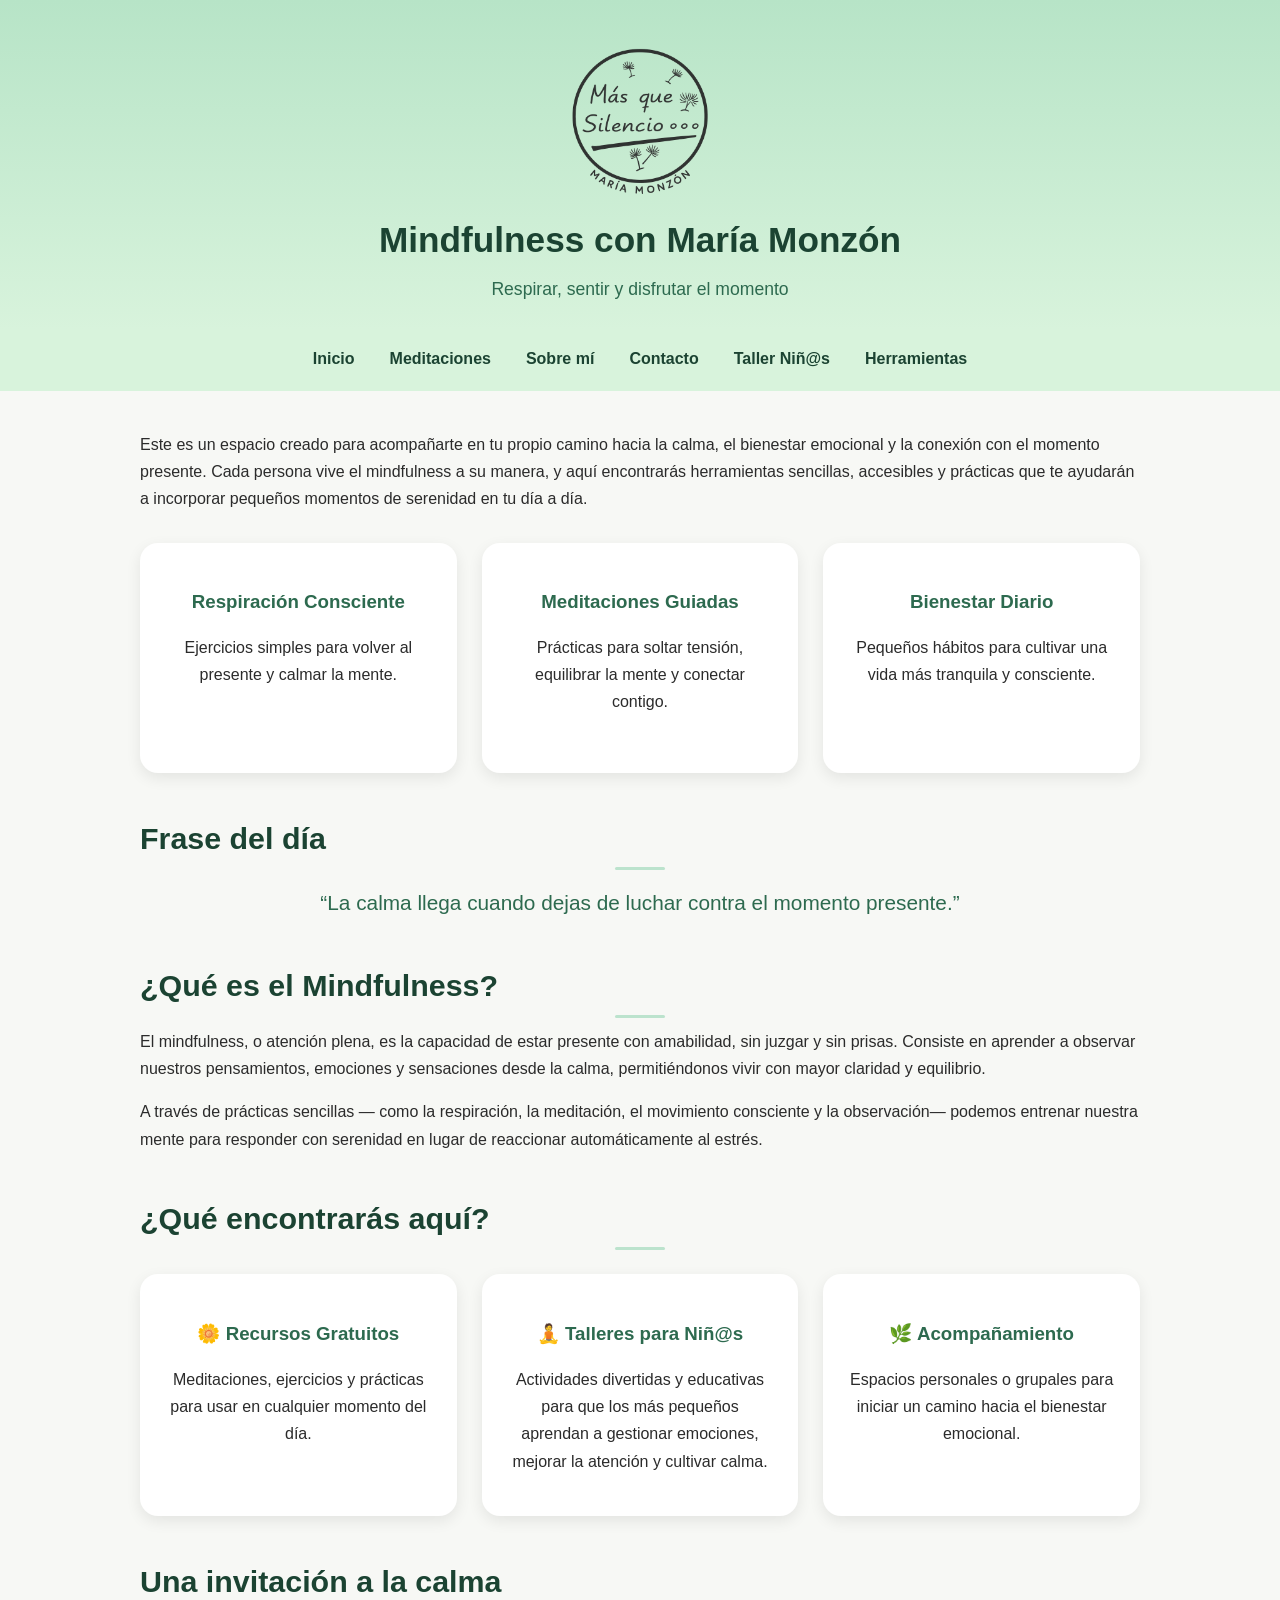
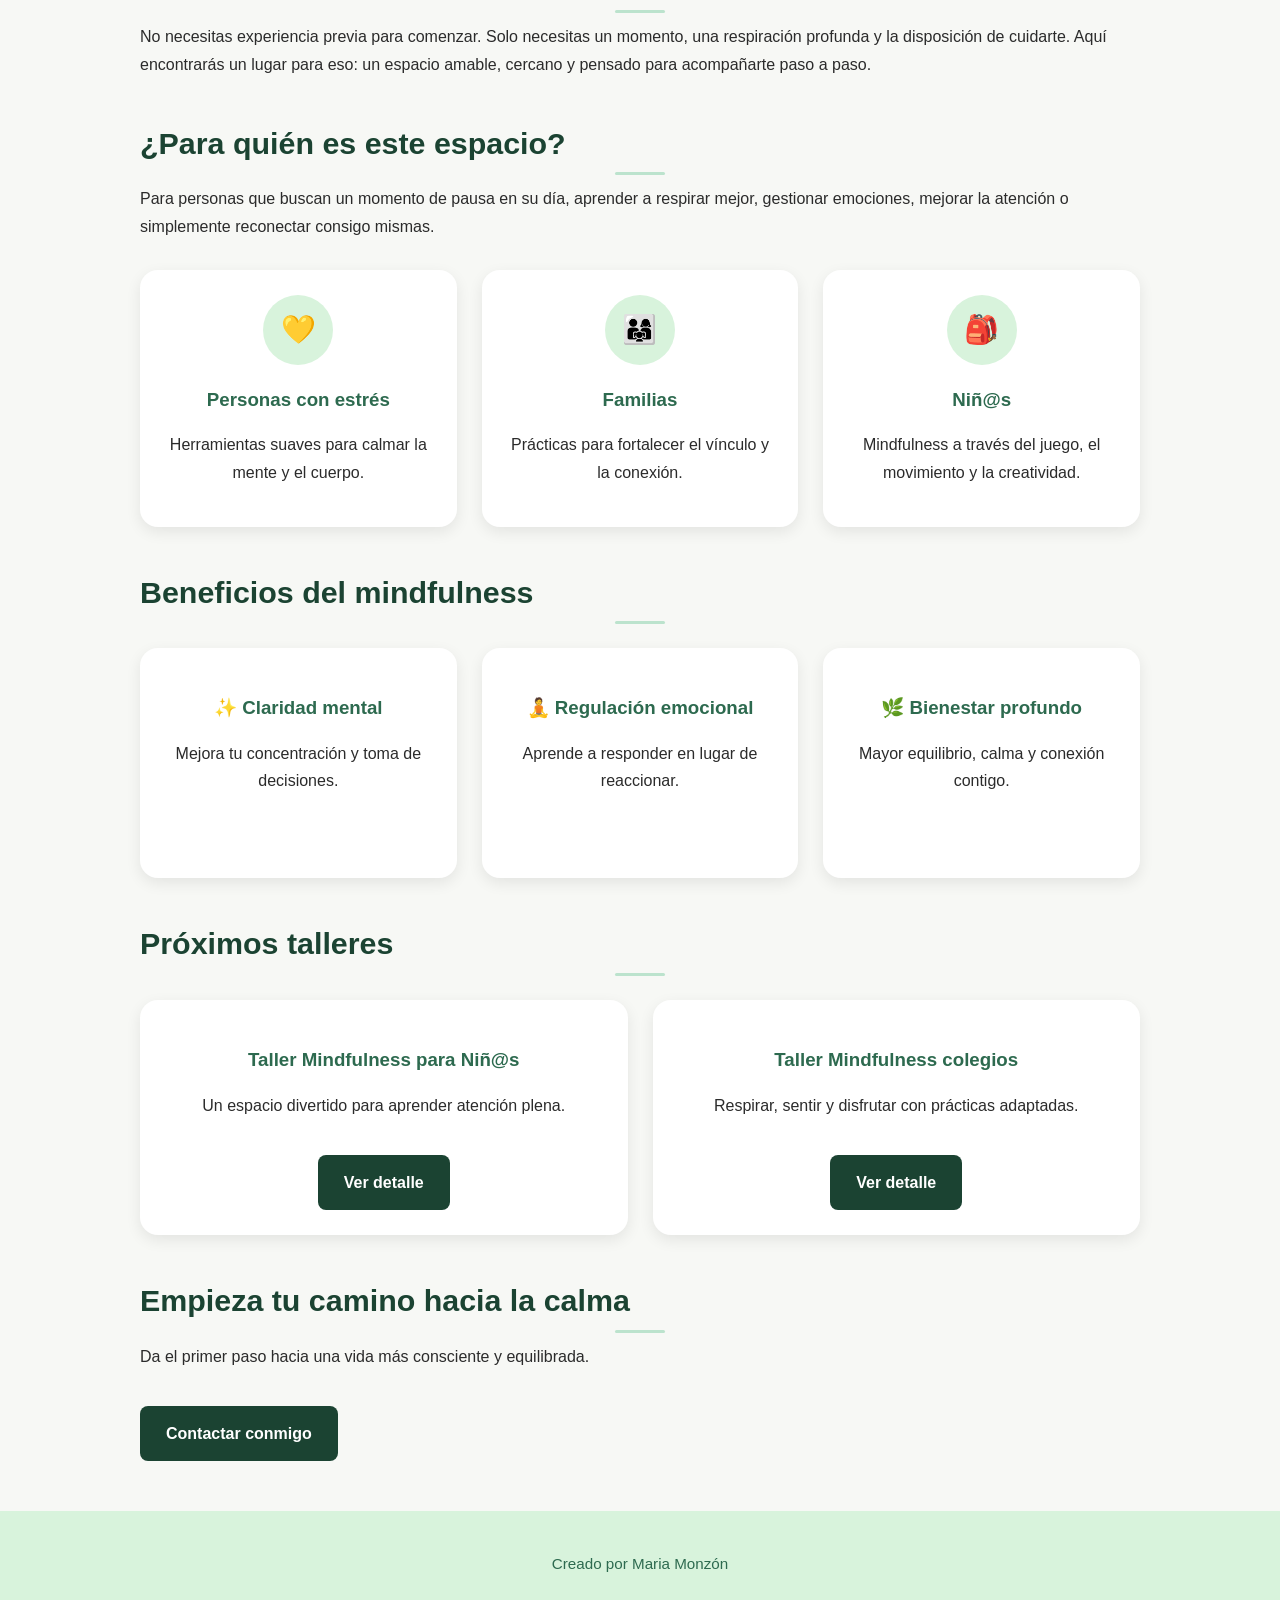
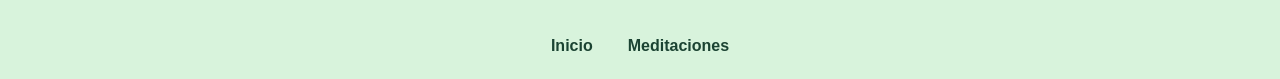
==== index.html @ 303b723d "Update index.html" ====
<!DOCTYPE html>
<html lang="es">
<head>
    <meta charset="UTF-8" />
    <meta name="viewport" content="width=device-width, initial-scale=1.0" />
    <title>Mindfulness con María Monzón</title>
    <link rel="stylesheet" href="style.css">
</head>

<body>
<header>
    <img src="img/Designer.png" alt="Logo" style="width:180px; margin:auto; display:block;">
    <h1>Mindfulness con María Monzón</h1>
    <p>Respirar, sentir y disfrutar el momento</p>
</header>

<nav>
  <a href="index.html">Inicio</a>
  <a href="meditaciones.html">Meditaciones</a>
  <a href="sobre.html">Sobre mí</a>
  <a href="contacto.html">Contacto</a>
  <a href="taller-ninos.html">Taller Niñ@s</a>
  <a href="herramientas.html">Herramientas</a>
</nav>

<section>

    <p>
        Este es un espacio creado para acompañarte en tu propio camino hacia la calma, 
        el bienestar emocional y la conexión con el momento presente. Cada persona vive 
        el mindfulness a su manera, y aquí encontrarás herramientas sencillas, accesibles 
        y prácticas que te ayudarán a incorporar pequeños momentos de serenidad en tu día a día.
    </p>

    <div class="card-grid">
        <div class="card">
            <h3>Respiración Consciente</h3>
            <p>Ejercicios simples para volver al presente y calmar la mente.</p>
        </div>

        <div class="card">
            <h3>Meditaciones Guiadas</h3>
            <p>Prácticas para soltar tensión, equilibrar la mente y conectar contigo.</p>
        </div>

        <div class="card">
            <h3>Bienestar Diario</h3>
            <p>Pequeños hábitos para cultivar una vida más tranquila y consciente.</p>
        </div>
    </div>
</section>

<section class="fade-in">
    <h2>Frase del día</h2>
    <p style="font-size:1.3rem; text-align:center; color:#2d6a4f;">
        “La calma llega cuando dejas de luchar contra el momento presente.”
    </p>
</section>

<section>
    <h2>¿Qué es el Mindfulness?</h2>
    <p>
        El mindfulness, o atención plena, es la capacidad de estar presente con amabilidad, 
        sin juzgar y sin prisas. Consiste en aprender a observar nuestros pensamientos, 
        emociones y sensaciones desde la calma, permitiéndonos vivir con mayor claridad 
        y equilibrio.
    </p>
    <p>
        A través de prácticas sencillas — como la respiración, la meditación, el movimiento 
        consciente y la observación— podemos entrenar nuestra mente para responder con serenidad 
        en lugar de reaccionar automáticamente al estrés.
    </p>
</section>

<section>
    <h2>¿Qué encontrarás aquí?</h2>

    <div class="card-grid">
        <div class="card">
            <h3>🌼 Recursos Gratuitos</h3>
            <p>Meditaciones, ejercicios y prácticas para usar en cualquier momento del día.</p>
        </div>

        <div class="card">
            <h3>🧘 Talleres para Niñ@s</h3>
            <p>
                Actividades divertidas y educativas para que los más pequeños aprendan a gestionar 
                emociones, mejorar la atención y cultivar calma.
            </p>
        </div>

        <div class="card">
            <h3>🌿 Acompañamiento</h3>
            <p>
                Espacios personales o grupales para iniciar un camino hacia el bienestar emocional.
            </p>
        </div>
    </div>
</section>

<section>
    <h2>Una invitación a la calma</h2>
    <p>
        No necesitas experiencia previa para comenzar. Solo necesitas un momento,
        una respiración profunda y la disposición de cuidarte.  
        Aquí encontrarás un lugar para eso: un espacio amable, cercano y pensado 
        para acompañarte paso a paso.
    </p>
</section>
<section class="fade-in delay-1">
    <h2>¿Para quién es este espacio?</h2>
    <p>
        Para personas que buscan un momento de pausa en su día,  
        aprender a respirar mejor, gestionar emociones, mejorar la atención  
        o simplemente reconectar consigo mismas.
    </p>

    <div class="card-grid">
        <div class="card">
            <div class="icon-circle">💛</div>
            <h3>Personas con estrés</h3>
            <p>Herramientas suaves para calmar la mente y el cuerpo.</p>
        </div>

        <div class="card">
            <div class="icon-circle">👨‍👩‍👧</div>
            <h3>Familias</h3>
            <p>Prácticas para fortalecer el vínculo y la conexión.</p>
        </div>

        <div class="card">
            <div class="icon-circle">🎒</div>
            <h3>Niñ@s</h3>
            <p>Mindfulness a través del juego, el movimiento y la creatividad.</p>
        </div>
    </div>
</section>
    <section class="fade-in delay-2">
    <h2>Beneficios del mindfulness</h2>

    <div class="card-grid">
        <div class="card">
            <h3>✨ Claridad mental</h3>
            <p>Mejora tu concentración y toma de decisiones.</p>
        </div>

        <div class="card">
            <h3>🧘 Regulación emocional</h3>
            <p>Aprende a responder en lugar de reaccionar.</p>
        </div>

        <div class="card">
            <h3>🌿 Bienestar profundo</h3>
            <p>Mayor equilibrio, calma y conexión contigo.</p>
        </div>
    </div>
</section>
<section class="fade-in delay-3">
    <h2>Próximos talleres</h2>

    <div class="card-grid">

        <div class="card reveal">
            <h3>Taller Mindfulness para Niñ@s</h3>
            <p>Un espacio divertido para aprender atención plena.</p>
            <a href="taller-ninos.html" class="cta-button">Ver detalle</a>
        </div>

        <div class="card reveal">
            <h3>Taller Mindfulness colegios </h3>
            <p>Respirar, sentir y disfrutar con prácticas adaptadas.</p>
            <a href="taller-ninos.html" class="cta-button">Ver detalle</a>
        </div>

    </div>
</section>
    <section class="fade-in">
    <h2>Empieza tu camino hacia la calma</h2>
    <p>Da el primer paso hacia una vida más consciente y equilibrada.</p>
    <a href="contacto.html" class="cta-button">Contactar conmigo</a>
</section>
<footer>
    <p>Creado por Maria Monzón</p>
</footer>
<script>
const toggle = document.getElementById("darkToggle");

toggle.addEventListener("click", () => {
    document.body.classList.toggle("manual-dark");

    if (document.body.classList.contains("manual-dark")) {
        toggle.textContent = "☀️ Modo claro";
    } else {
        toggle.textContent = "🌙 Modo noche";
    }
});
</script>
</body>
</html>
<!-- MENÚ -->
<nav>
    <a href="index.html">Inicio</a>
    <a href="meditaciones.html">Meditaciones</a>
</nav>
---- style.css ----
/* ---------------------------------------------------------- */
/*             VARIABLES DE COLOR (PALETA MINDFUL)            */
/* ---------------------------------------------------------- */

:root {
    --verde-oscuro: #1b4332;
    --verde-medio: #2d6a4f;
    --verde-claro: #b7e4c7;
    --verde-agua: #d8f3dc;
    --blanco: #ffffff;
}

/* ---------------------------------------------------------- */
/*                      TIPOGRAFÍA Y BASE                     */
/* ---------------------------------------------------------- */

@import url('https://fonts.googleapis.com/css2?family=Quicksand:wght@300;400;600&display=swap');

html {
    scroll-behavior: smooth;
}

body {
    margin: 0;
    padding: 0;
    font-family: 'Quicksand', sans-serif;
    background-color: #f7f8f5;
    color: #2b2b2b;
    line-height: 1.7;
}

/* ---------------------------------------------------------- */
/*                      HEADER + LOGO                         */
/* ---------------------------------------------------------- */

header {
    background: linear-gradient(180deg, var(--verde-claro), var(--verde-agua));
    padding: 40px 20px 25px;
    text-align: center;
}

header img {
    max-width: 160px;
    margin: 0 auto 15px auto;
    display: block;
    opacity: 0.95;
}

header h1 {
    margin: 10px 0 5px 0;
    font-size: 2.2rem;
    font-weight: 600;
    color: var(--verde-oscuro);
}

header p {
    margin: 0;
    font-size: 1.1rem;
    color: var(--verde-medio);
}

/* ---------------------------------------------------------- */
/*                           NAV                              */
/* ---------------------------------------------------------- */

nav {
    display: flex;
    justify-content: center;
    gap: 35px;
    padding: 15px 0;
    background-color: var(--verde-agua);
    flex-wrap: wrap;
}

nav a {
    text-decoration: none;
    color: var(--verde-oscuro);
    font-weight: 600;
    font-size: 1rem;
    position: relative;
    padding-bottom: 4px;
    transition: 0.3s;
}

nav a::after {
    content: "";
    position: absolute;
    left: 0;
    bottom: 0;
    width: 0%;
    height: 2px;
    background: var(--verde-oscuro);
    border-radius: 5px;
    transition: width 0.3s;
}

nav a:hover::after {
    width: 100%;
}

nav a:hover {
    color: #0f3c28;
}

/* Sticky nav (opcional, si no lo quieres comenta estas 3 líneas) */
nav {
    position: sticky;
    top: 0;
    z-index: 999;
}

/* ---------------------------------------------------------- */
/*                          SECCIONES                         */
/* ---------------------------------------------------------- */

section {
    max-width: 1000px;
    margin: 40px auto;
    padding: 0 25px;
}

h2 {
    font-size: 1.9rem;
    color: var(--verde-oscuro);
    margin-bottom: 15px;
    position: relative;
}

/* Línea suave debajo de h2 */
h2::after {
    content:"";
    position: absolute;
    left: 50%; bottom: -6px;
    transform: translateX(-50%);
    width: 50px;
    height: 3px;
    border-radius: 5px;
    background: #95d5b2;
    opacity: .6;
}

/* ---------------------------------------------------------- */
/*                      TARJETAS (CARDS)                      */
/* ---------------------------------------------------------- */

.card-grid {
    display: grid;
    grid-template-columns: repeat(auto-fit, minmax(260px, 1fr));
    gap: 25px;
    margin-top: 30px;
}

.card {
    background: var(--blanco);
    padding: 25px;
    border-radius: 18px;
    text-align: center;
    box-shadow: 0 5px 15px #00000015;
    transition: transform 0.25s, box-shadow 0.25s;
    min-height: 180px;
}

.card:hover {
    transform: translateY(-6px) scale(1.01);
    box-shadow: 0 10px 24px #00000030;
}

.card h3 {
    margin-bottom: 10px;
    color: var(--verde-medio);
}

/* ---------------------------------------------------------- */
/*                  IMÁGENES EN TARJETAS/PÁGINAS              */
/* ---------------------------------------------------------- */

.card-img {
    width: 100%;
    max-width: 580px;
    margin: 25px auto;
    display: block;
    border-radius: 12px;
    box-shadow: 0 6px 16px #00000025;
}

/* ---------------------------------------------------------- */
/*                        ICONOS REDONDOS                     */
/* ---------------------------------------------------------- */

.icon-circle {
    width: 70px;
    height: 70px;
    background: var(--verde-agua);
    border-radius: 50%;
    display: flex;
    align-items: center;
    justify-content: center;
    font-size: 28px;
    margin: 0 auto 15px auto;
    color: var(--verde-oscuro);
}

/* ---------------------------------------------------------- */
/*                           CTA BUTTON                       */
/* ---------------------------------------------------------- */

.cta-button {
    display: inline-block;
    margin-top: 20px;
    padding: 14px 26px;
    background: var(--verde-oscuro);
    color: white;
    text-decoration: none;
    border-radius: 8px;
    font-weight: 600;
    transition: 0.3s;
}

.cta-button:hover {
    background: var(--verde-medio);
    transform: translateY(-3px);
}

/* ---------------------------------------------------------- */
/*                          HERO                              */
/* ---------------------------------------------------------- */

.hero {
    background: linear-gradient(180deg, var(--verde-claro), var(--verde-agua));
    text-align: center;
    padding: 60px 20px 40px;
    animation: fadeHero 1.4s ease both;
}

.hero h1 {
    font-size: 2.4rem;
    color: var(--verde-oscuro);
    margin-bottom: 10px;
}

.hero p {
    font-size: 1.1rem;
    color: var(--verde-medio);
    margin: 0;
}

@keyframes fadeHero {
    0% { opacity: 0; transform: translateY(-10px); }
    100% { opacity: 1; transform: translateY(0); }
}

/* ---------------------------------------------------------- */
/*                     ANIMACIONES SUAVES                     */
/* ---------------------------------------------------------- */

.fade-in {
    opacity: 0;
    transform: translateY(15px);
    animation: fadeInUp 1s ease forwards;
}

.fade-in.delay-1 { animation-delay: .2s; }
.fade-in.delay-2 { animation-delay: .4s; }
.fade-in.delay-3 { animation-delay: .6s; }

@keyframes fadeInUp {
    to {
        opacity: 1;
        transform: translateY(0);
    }
}

/* RESPIRACIÓN ANIMADA */
.breathe {
    animation: breatheAnim 6s ease-in-out infinite;
}

@keyframes breatheAnim {
    0% { transform: scale(0.97); }
    50% { transform: scale(1.03); }
    100% { transform: scale(0.97); }
}

/* ---------------------------------------------------------- */
/*                          FOOTER                            */
/* ---------------------------------------------------------- */

footer {
    background-color: var(--verde-agua);
    padding: 25px;
    text-align: center;
    margin-top: 50px;
    font-size: 0.95rem;
    color: var(--verde-medio);
}

/* ---------------------------------------------------------- */
/*                      RESPONSIVE                            */
/* ---------------------------------------------------------- */

@media (max-width: 600px) {
    header h1 { font-size: 1.8rem; }
    h2 { font-size: 1.6rem; }
    nav { gap: 18px; }
    .card { padding: 18px; }
}
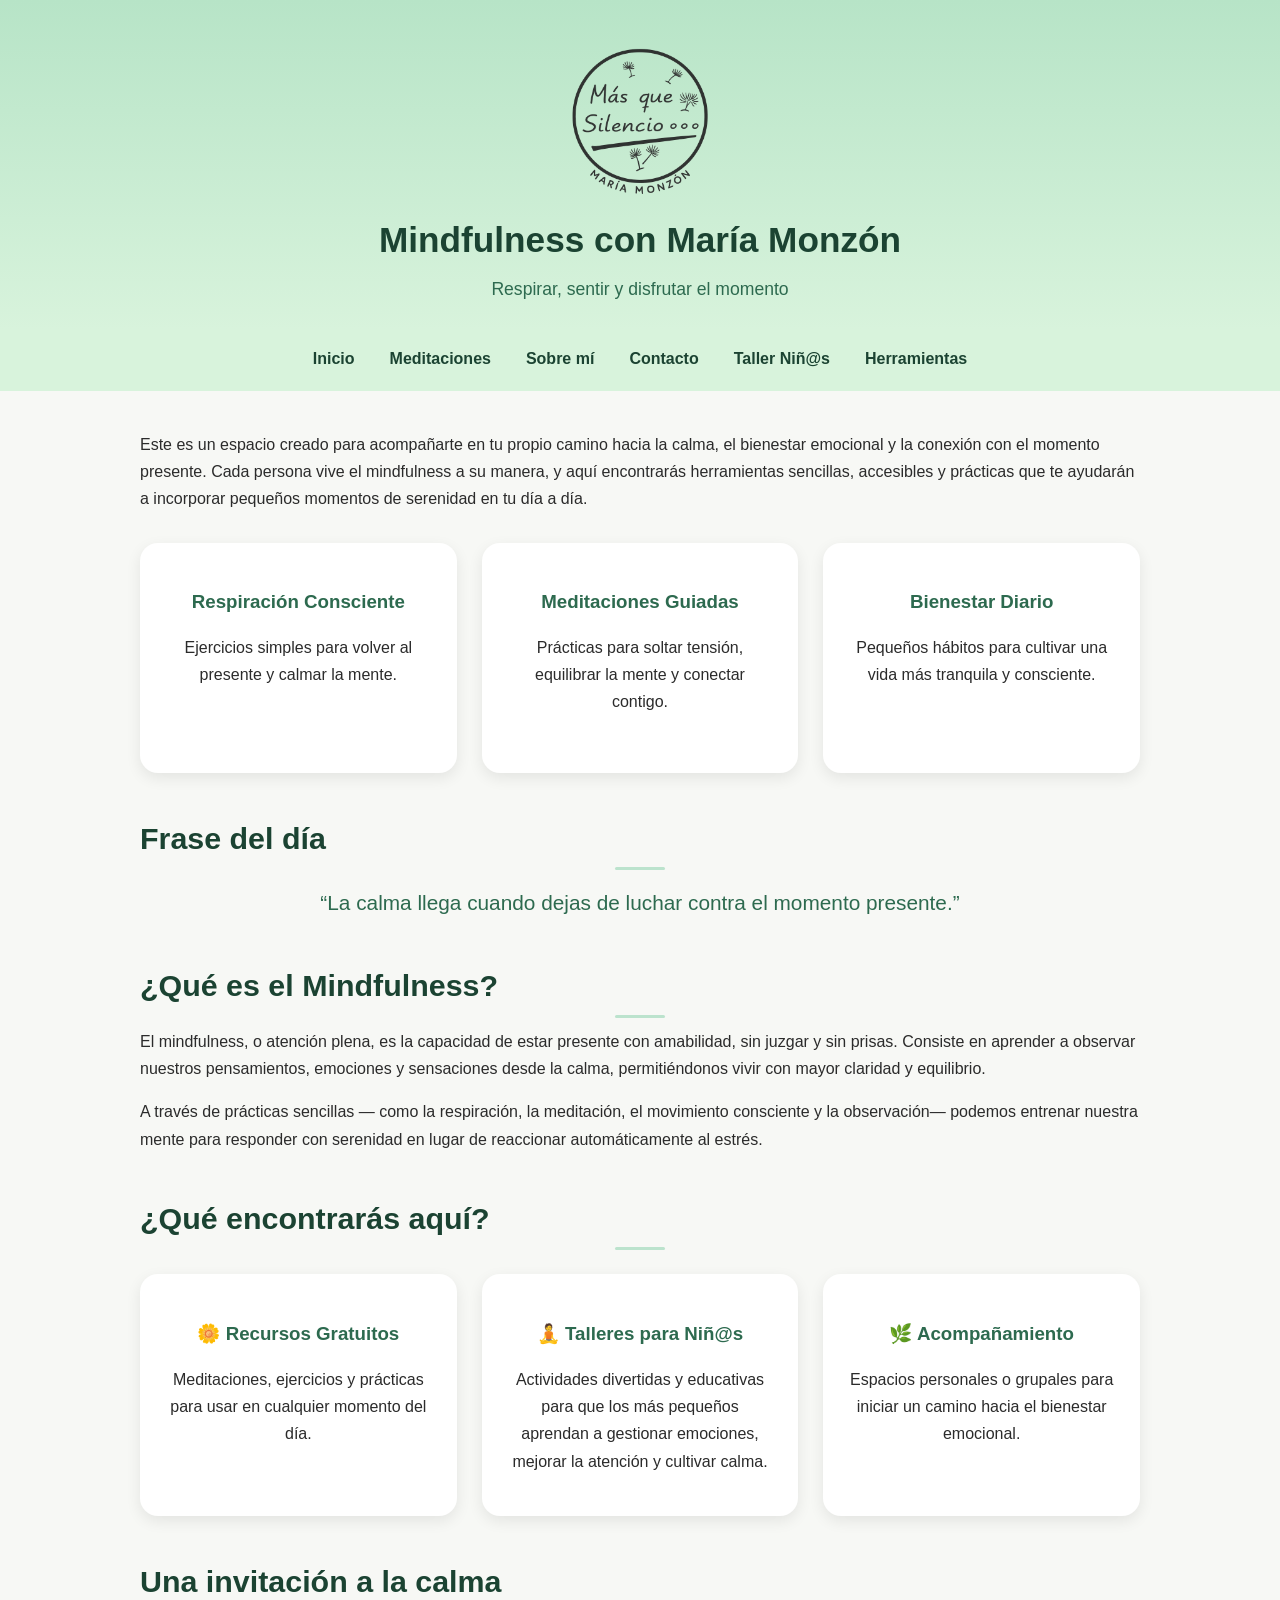
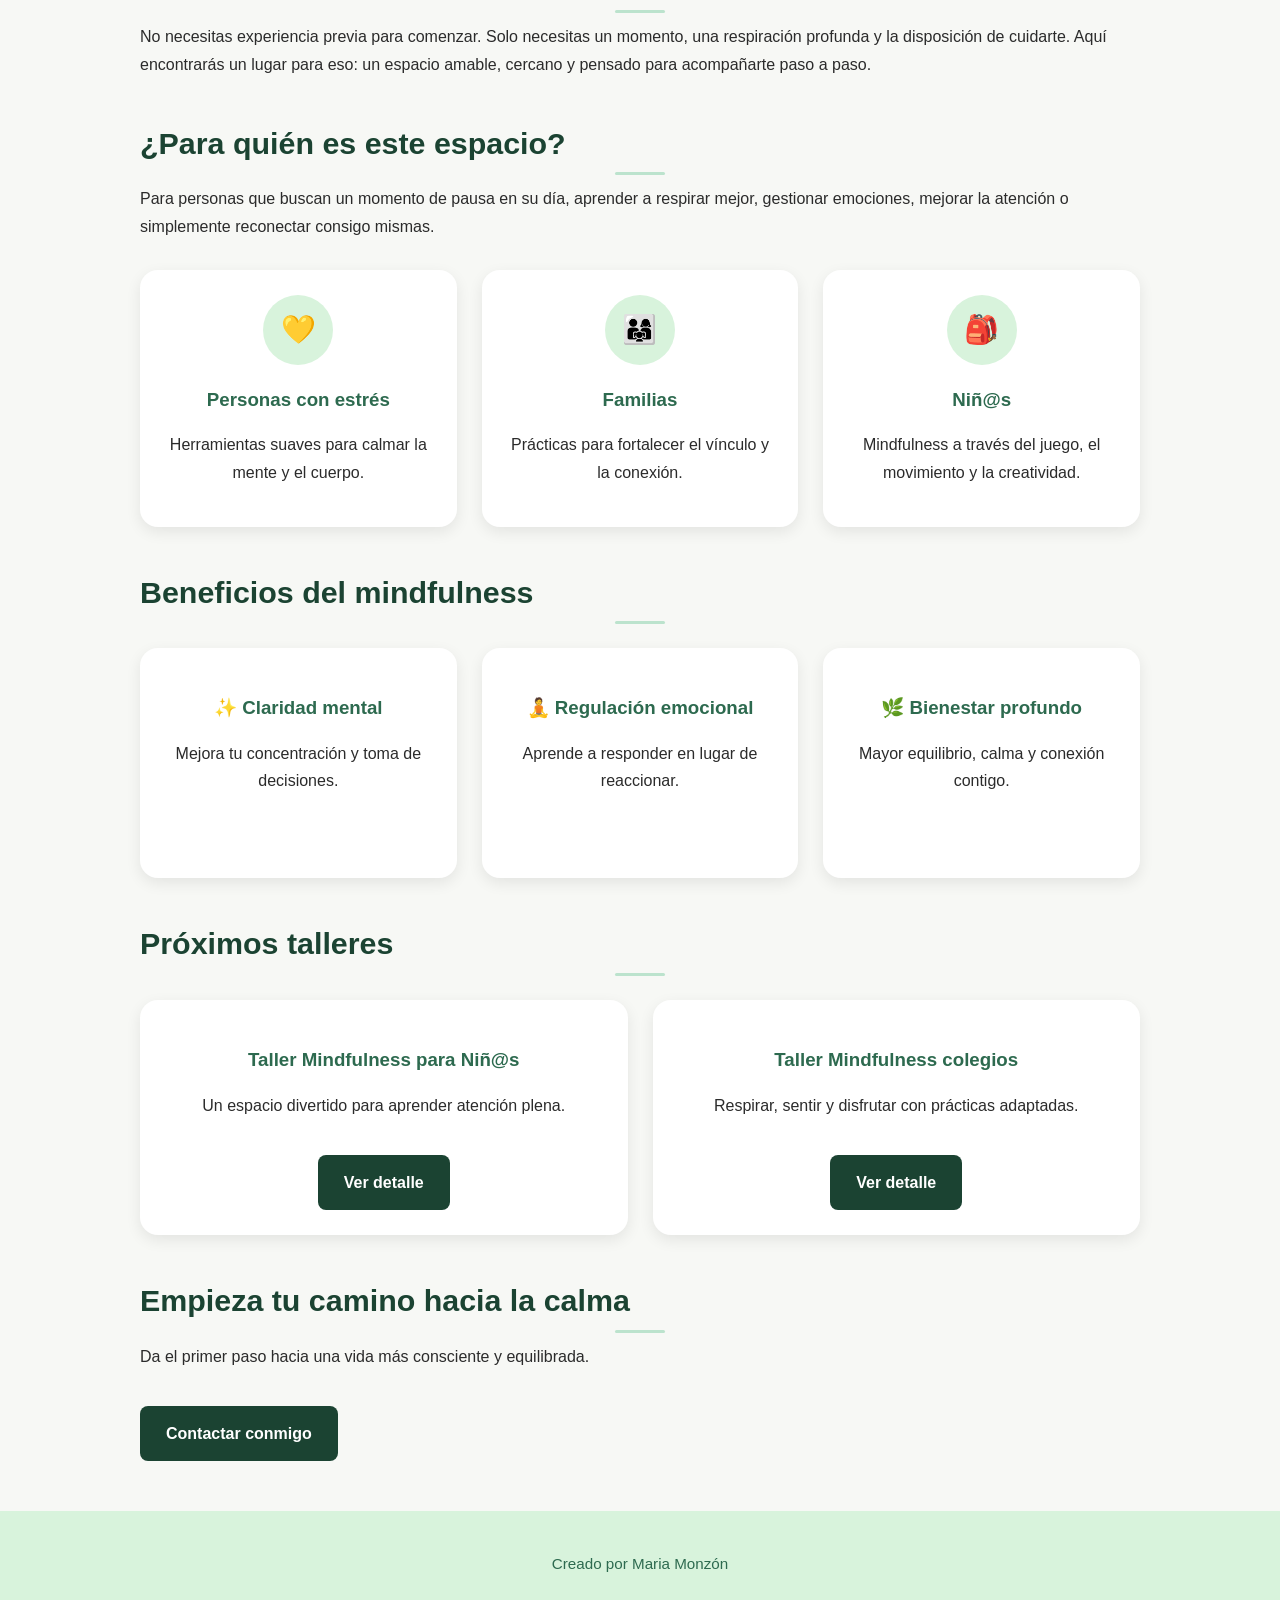
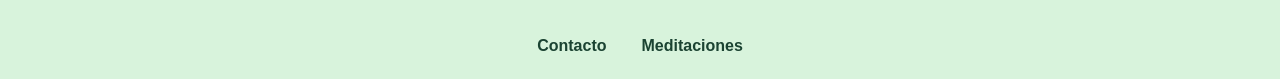
==== commit ee96422a: "Update index.html" ====
--- a/index.html
+++ b/index.html
@@ -200,7 +200,7 @@
 </html>
 <!-- MENÚ -->
 <nav>
-    <a href="index.html">Inicio</a>
+    <a href="contacto.html">Contacto</a>
     <a href="meditaciones.html">Meditaciones</a>
 </nav>
 
@@ -223,3 +223,4 @@
 
 
 
+
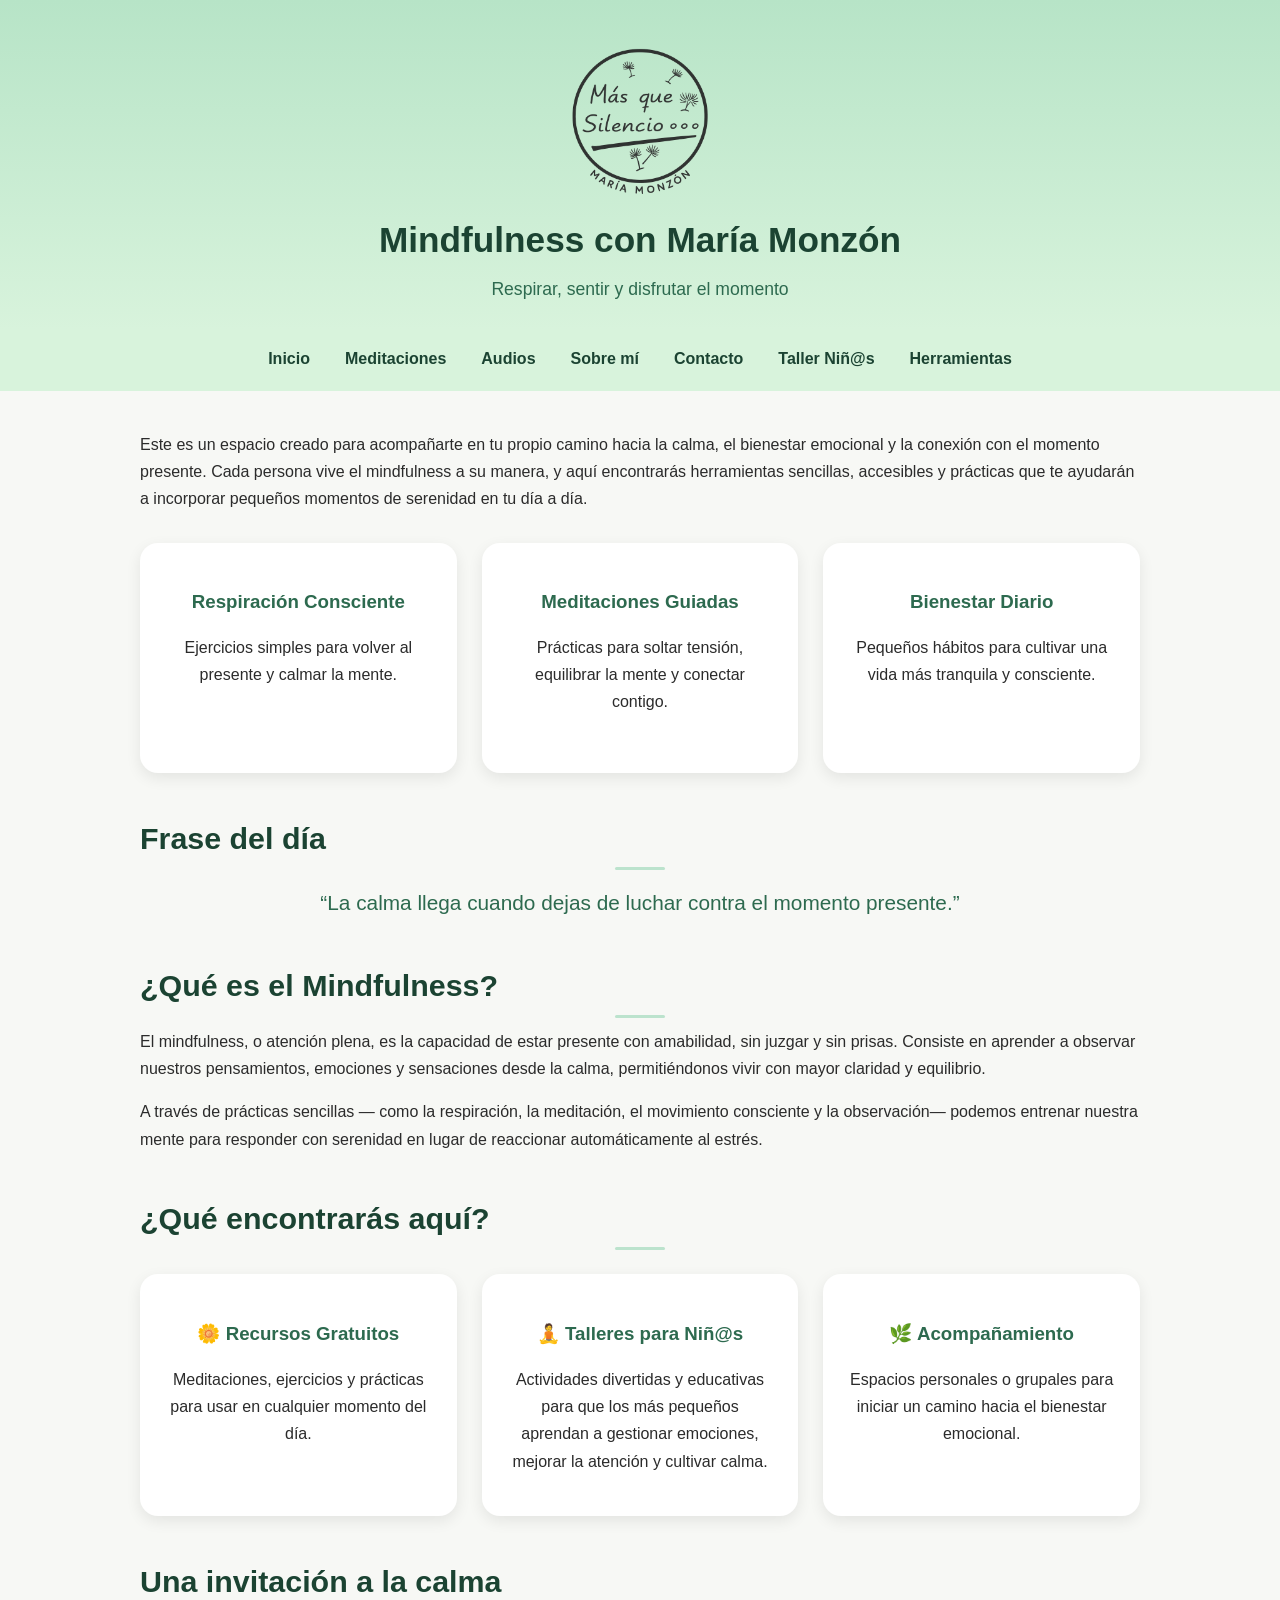
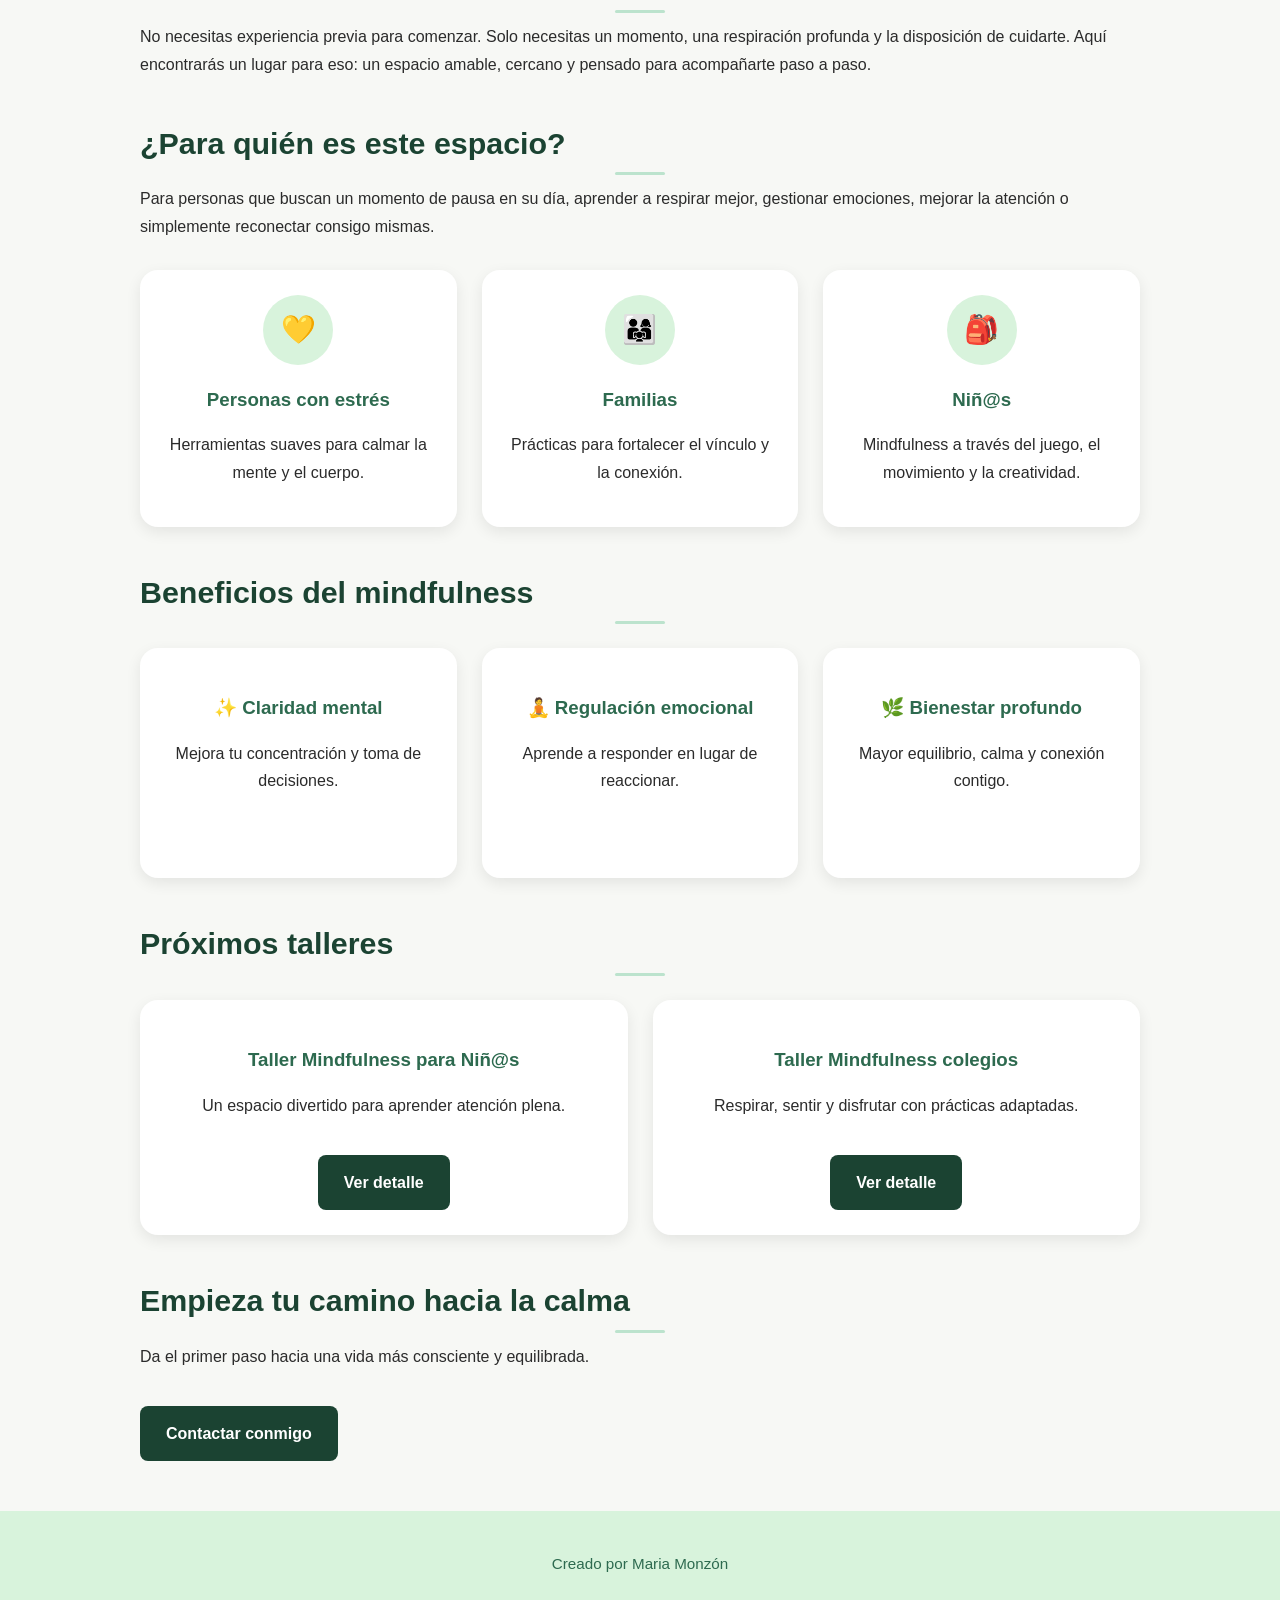
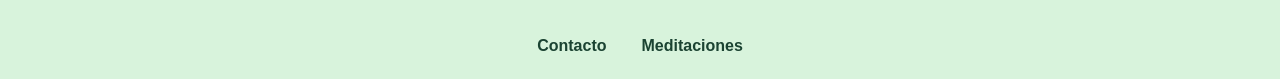
==== commit c4e6fff4: "Update index.html" ====
--- a/index.html
+++ b/index.html
@@ -18,6 +18,7 @@
 <nav>
   <a href="index.html">Inicio</a>
   <a href="meditaciones.html">Meditaciones</a>
+  <a href="audios.html">Audios</a>
   <a href="sobre.html">Sobre mí</a>
   <a href="contacto.html">Contacto</a>
   <a href="taller-ninos.html">Taller Niñ@s</a>
@@ -224,3 +225,6 @@
 
 
 
+
+
+
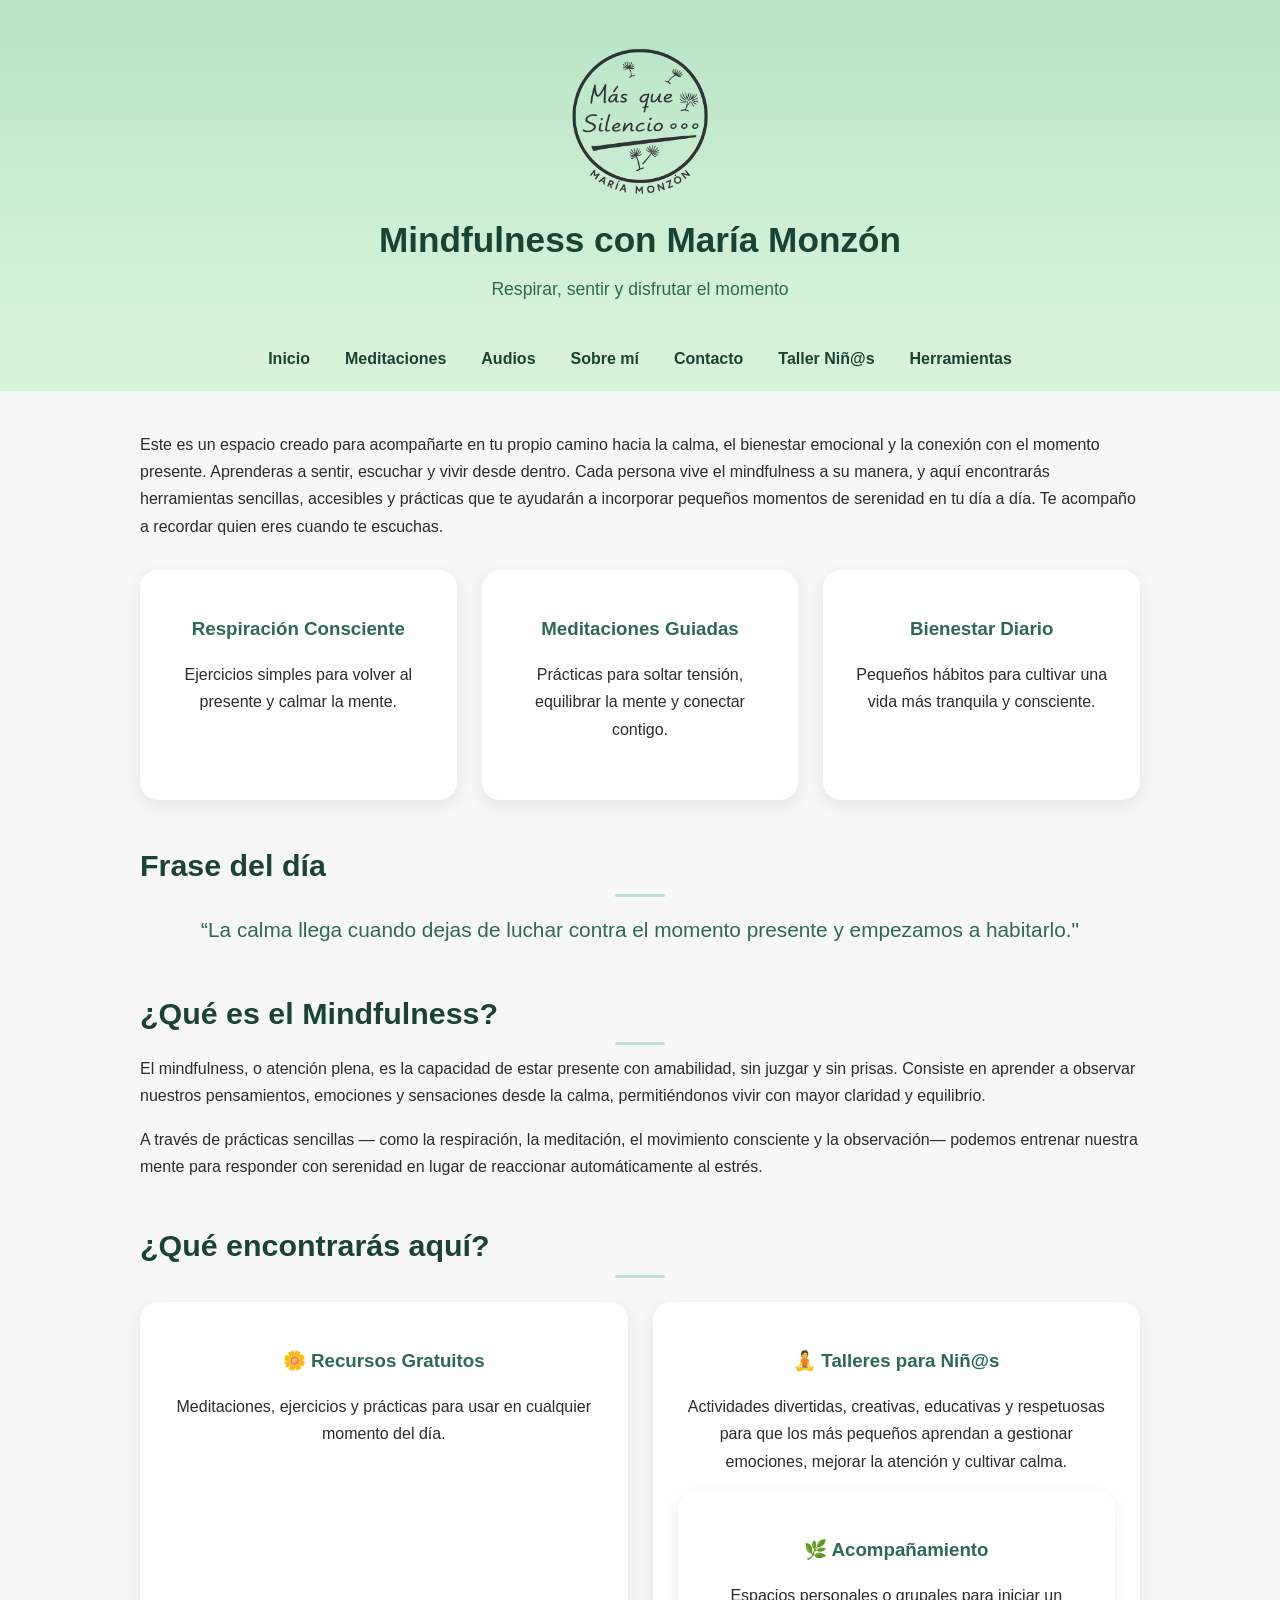
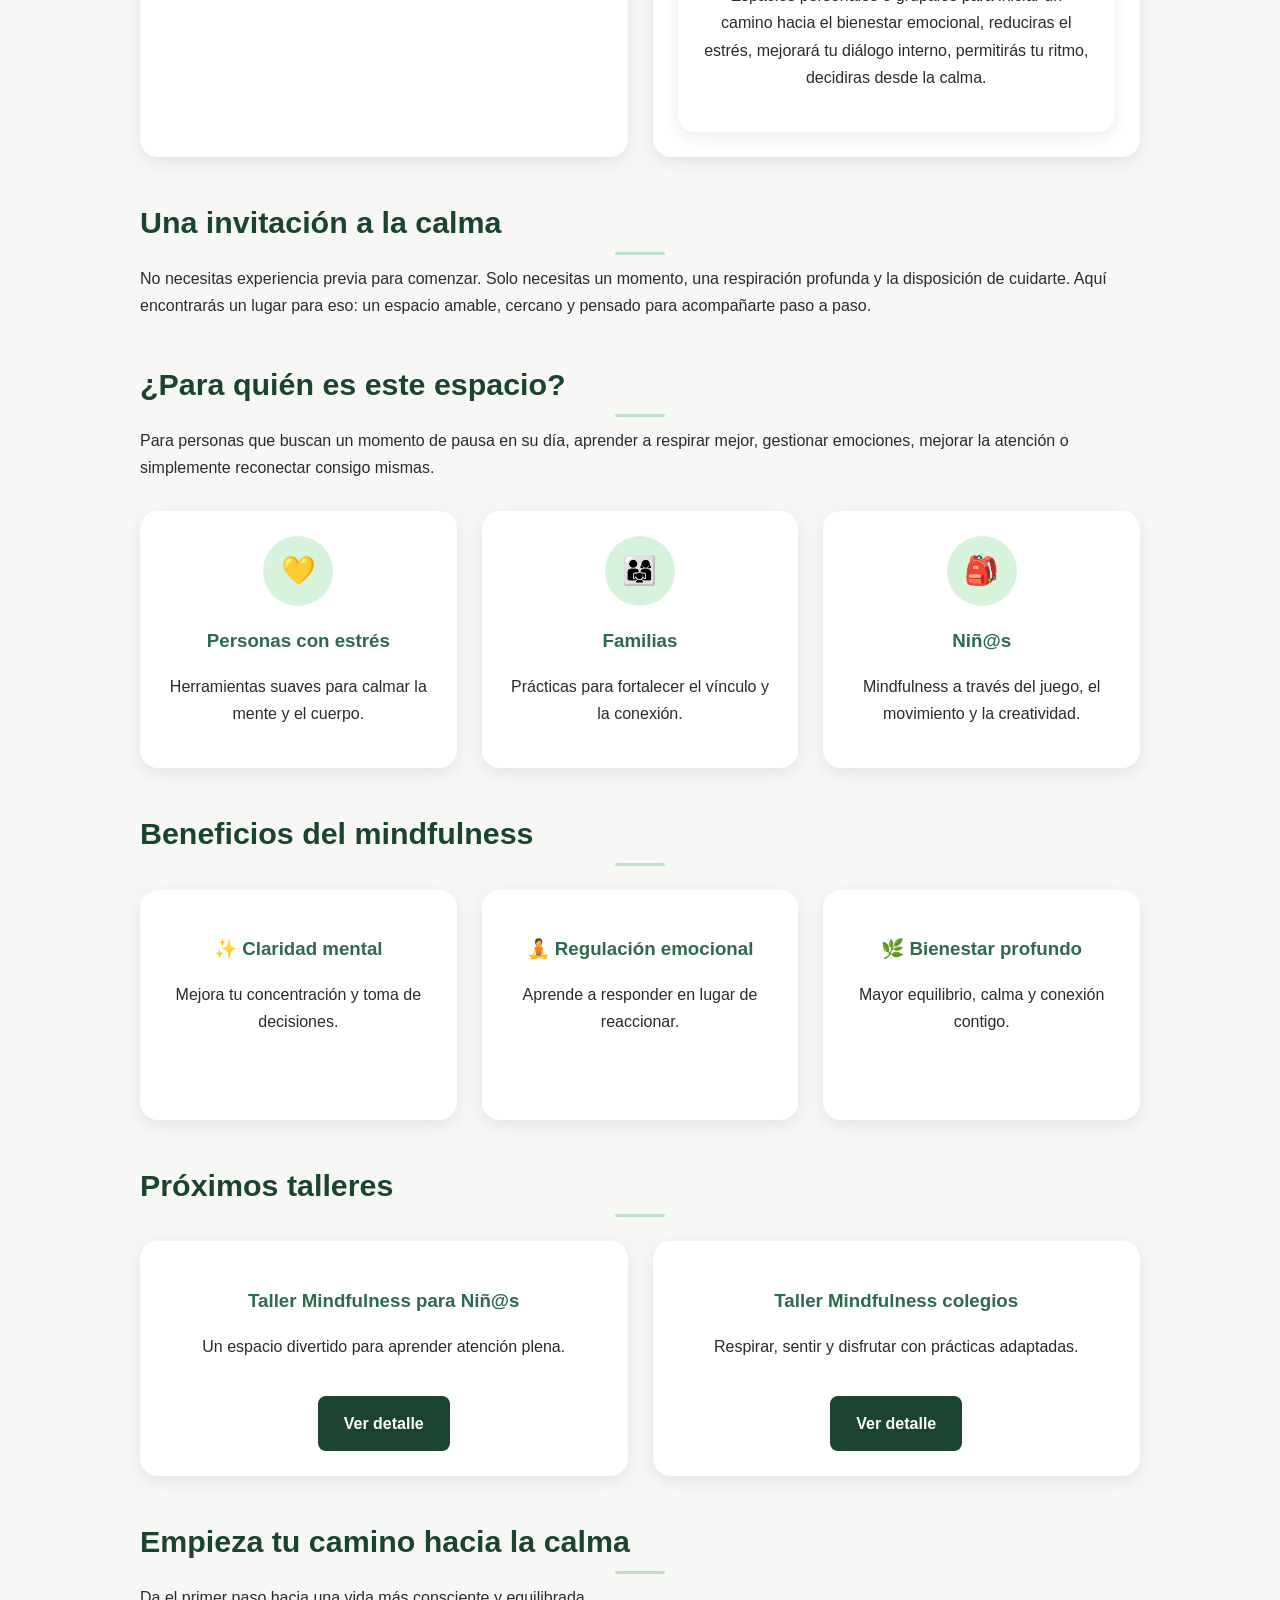
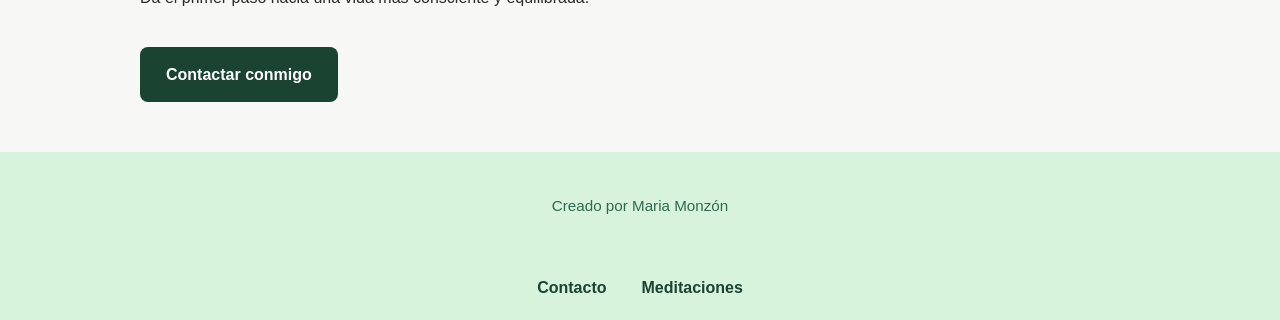
==== commit 949f7489: "Update index.html" ====
--- a/index.html
+++ b/index.html
@@ -29,9 +29,9 @@
 
     <p>
         Este es un espacio creado para acompañarte en tu propio camino hacia la calma, 
-        el bienestar emocional y la conexión con el momento presente. Cada persona vive 
+        el bienestar emocional y la conexión con el momento presente. Aprenderas a sentir, escuchar y vivir desde dentro. Cada persona vive 
         el mindfulness a su manera, y aquí encontrarás herramientas sencillas, accesibles 
-        y prácticas que te ayudarán a incorporar pequeños momentos de serenidad en tu día a día.
+        y prácticas que te ayudarán a incorporar pequeños momentos de serenidad en tu día a día. Te acompaño a recordar quien eres cuando te escuchas.
     </p>
 
     <div class="card-grid">
@@ -55,7 +55,7 @@
 <section class="fade-in">
     <h2>Frase del día</h2>
     <p style="font-size:1.3rem; text-align:center; color:#2d6a4f;">
-        “La calma llega cuando dejas de luchar contra el momento presente.”
+        “La calma llega cuando dejas de luchar contra el momento presente y empezamos a habitarlo."
     </p>
 </section>
 
@@ -86,15 +86,15 @@
         <div class="card">
             <h3>🧘 Talleres para Niñ@s</h3>
             <p>
-                Actividades divertidas y educativas para que los más pequeños aprendan a gestionar 
+                Actividades divertidas, creativas, educativas y respetuosas para que los más pequeños aprendan a gestionar 
                 emociones, mejorar la atención y cultivar calma.
-            </p>
+            </p
         </div>
 
         <div class="card">
             <h3>🌿 Acompañamiento</h3>
             <p>
-                Espacios personales o grupales para iniciar un camino hacia el bienestar emocional.
+                Espacios personales o grupales para iniciar un camino hacia el bienestar emocional, reduciras el estrés, mejorará tu diálogo interno, permitirás tu ritmo, decidiras desde la calma. 
             </p>
         </div>
     </div>
@@ -228,3 +228,4 @@
 
 
 
+
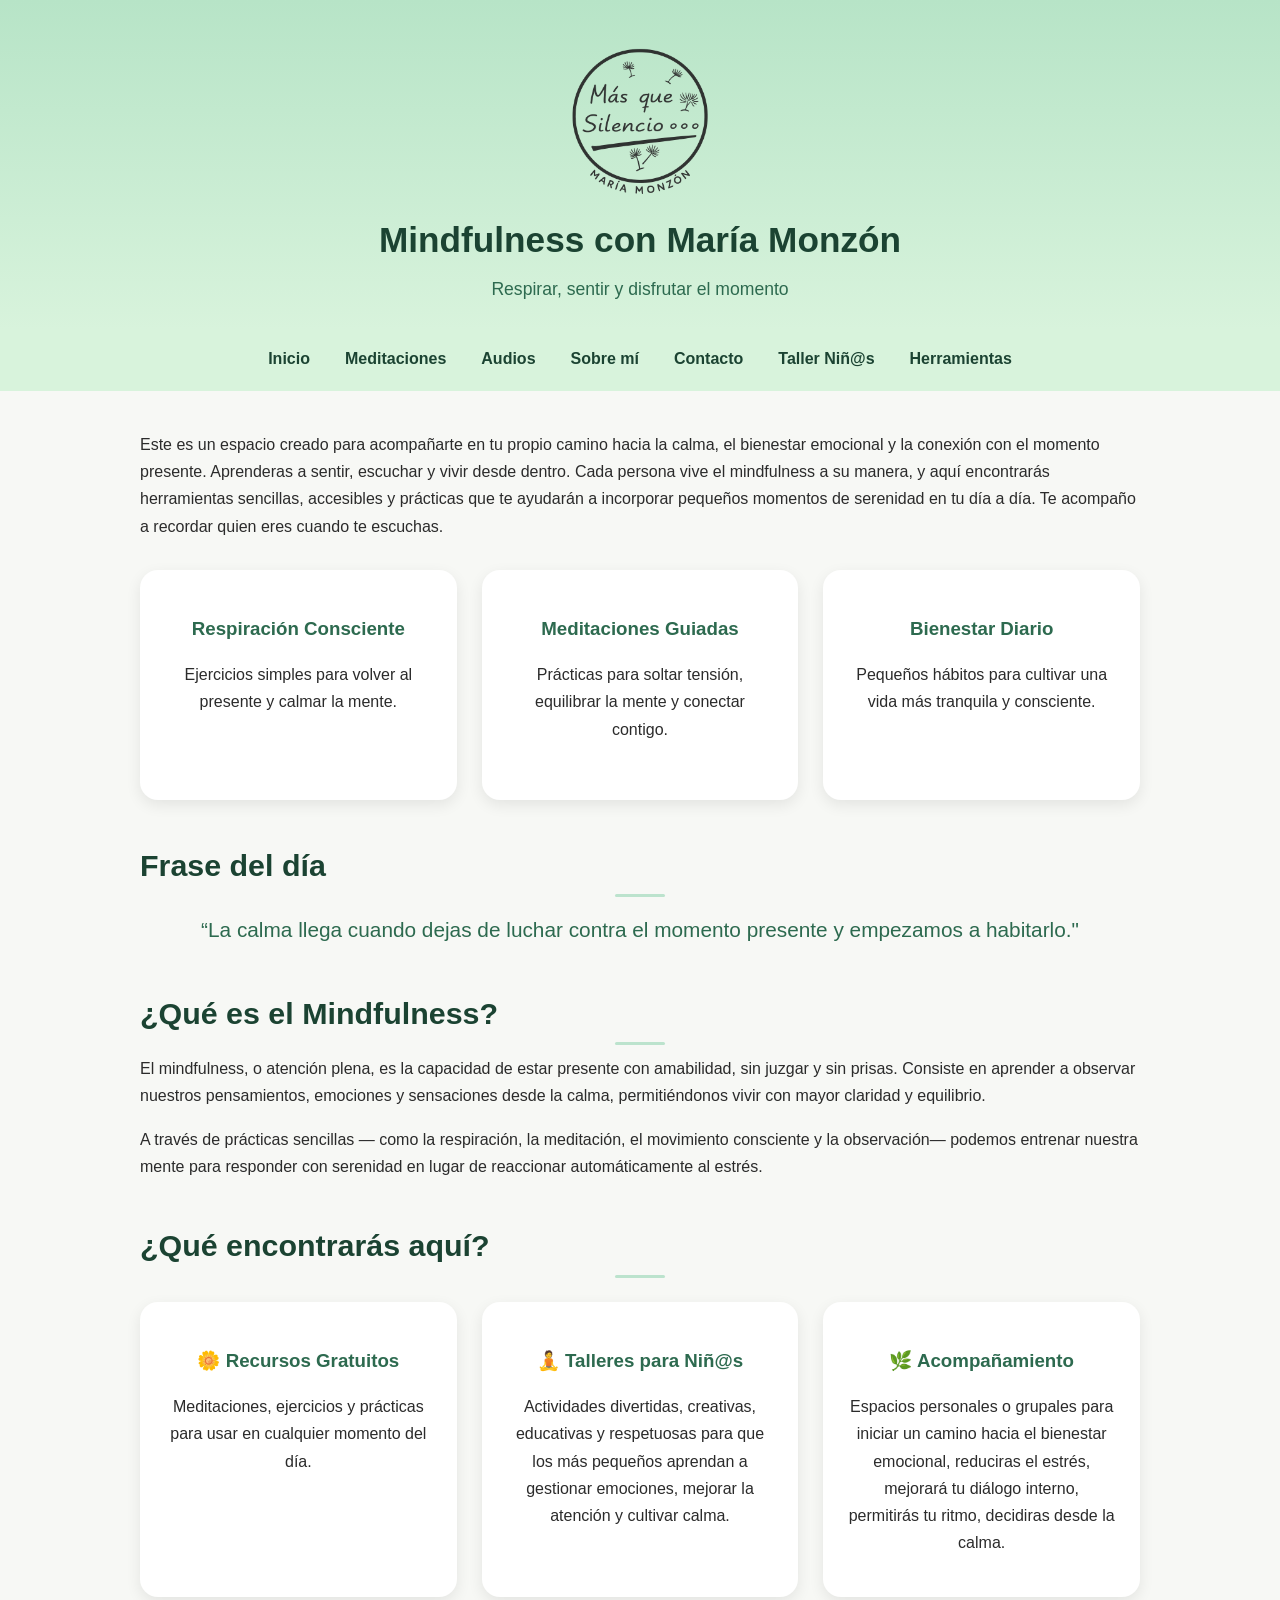
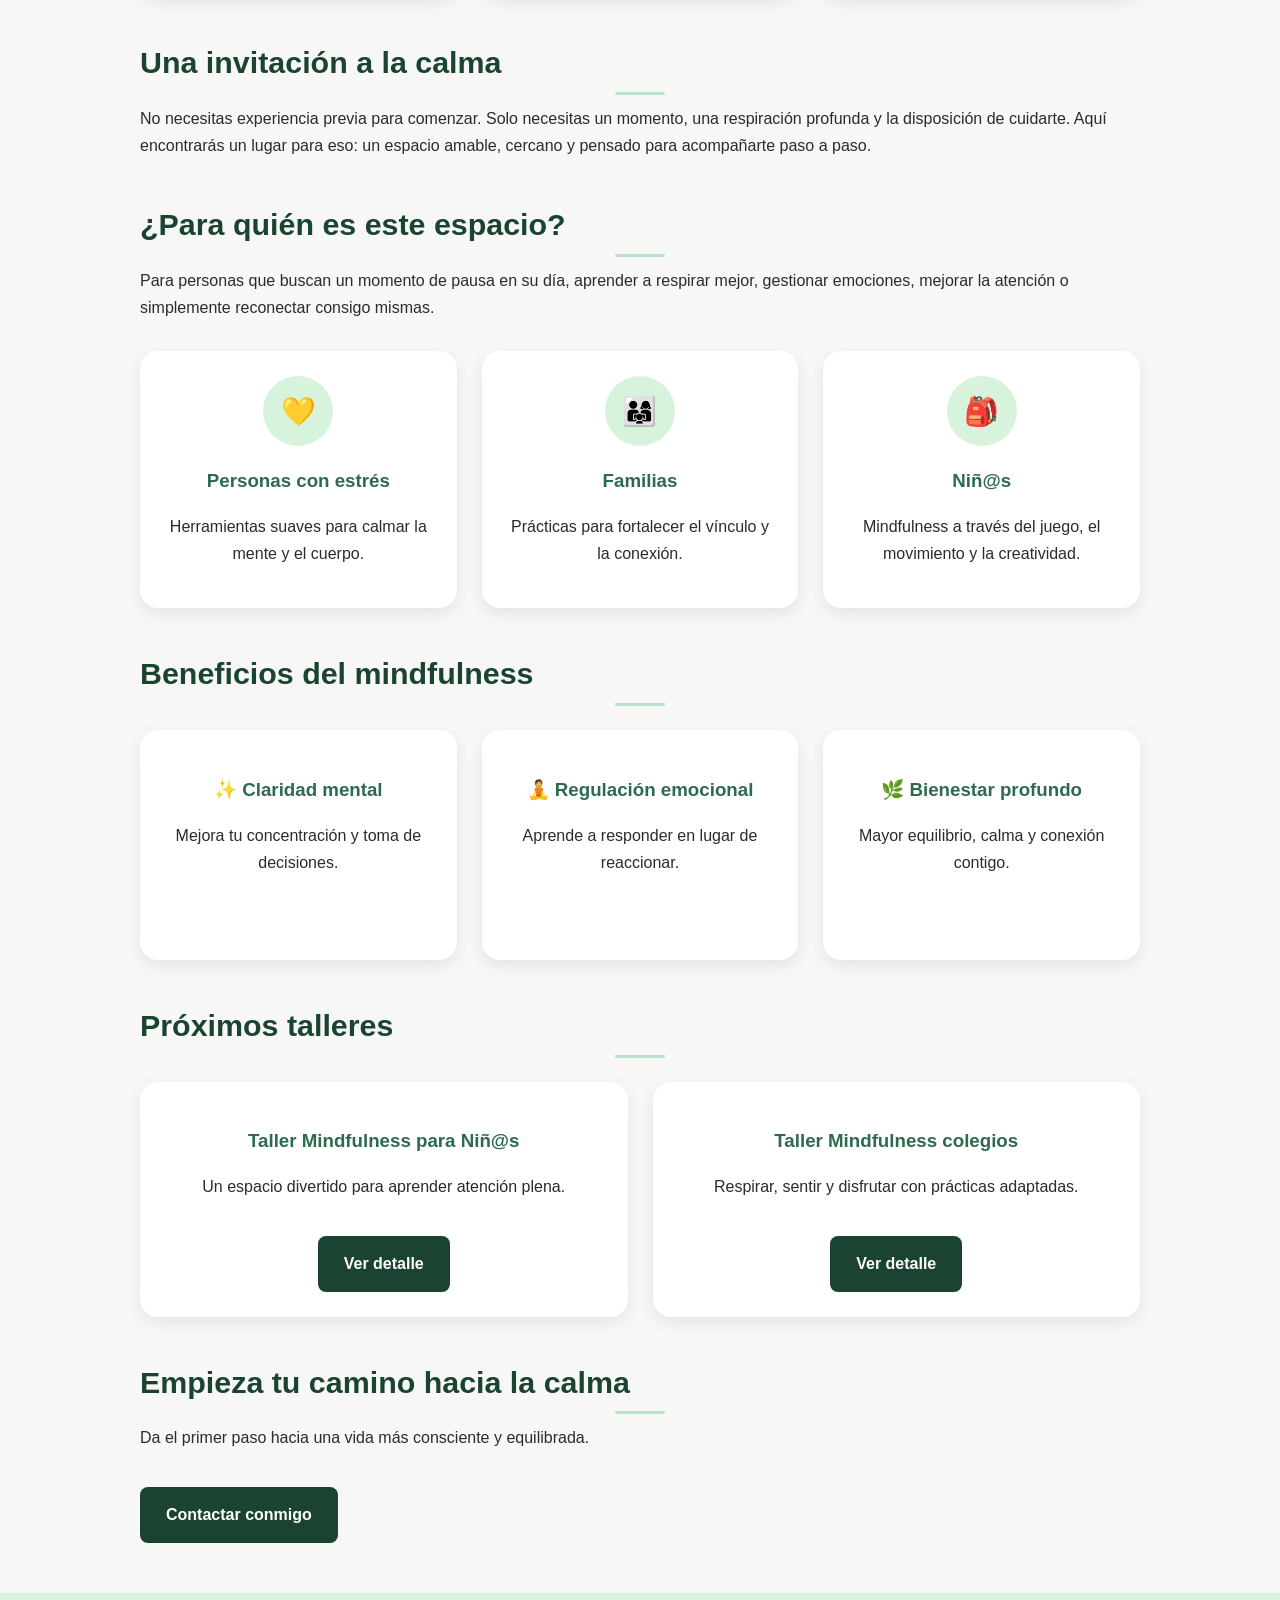
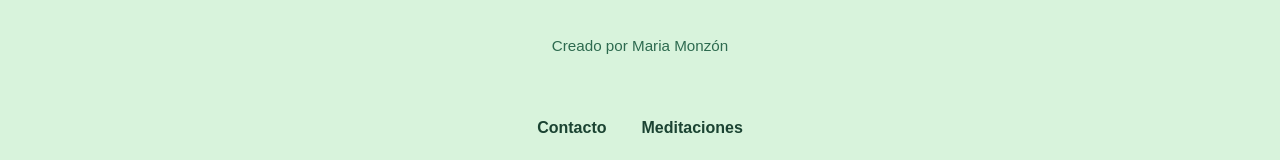
==== commit 4fe47673: "Update index.html" ====
--- a/index.html
+++ b/index.html
@@ -88,7 +88,7 @@
             <p>
                 Actividades divertidas, creativas, educativas y respetuosas para que los más pequeños aprendan a gestionar 
                 emociones, mejorar la atención y cultivar calma.
-            </p
+            </p>
         </div>
 
         <div class="card">
@@ -229,3 +229,4 @@
 
 
 
+
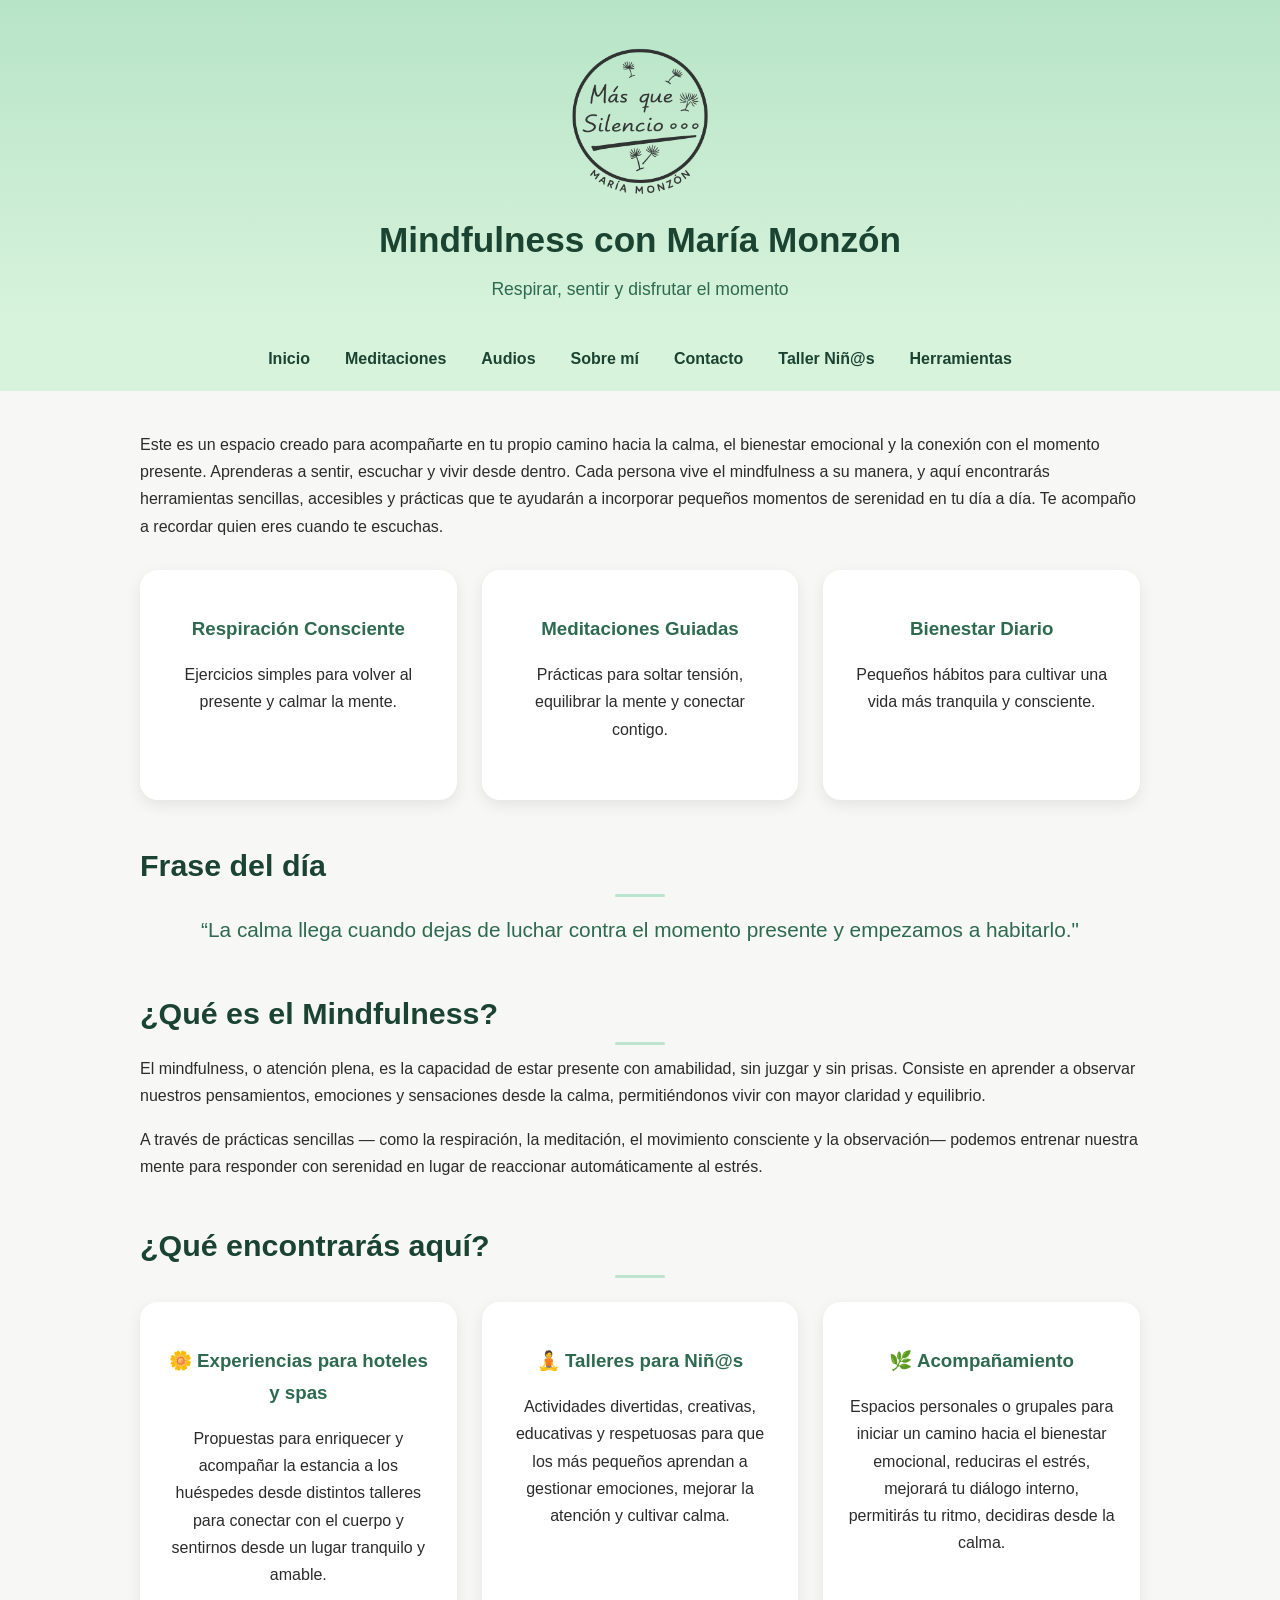
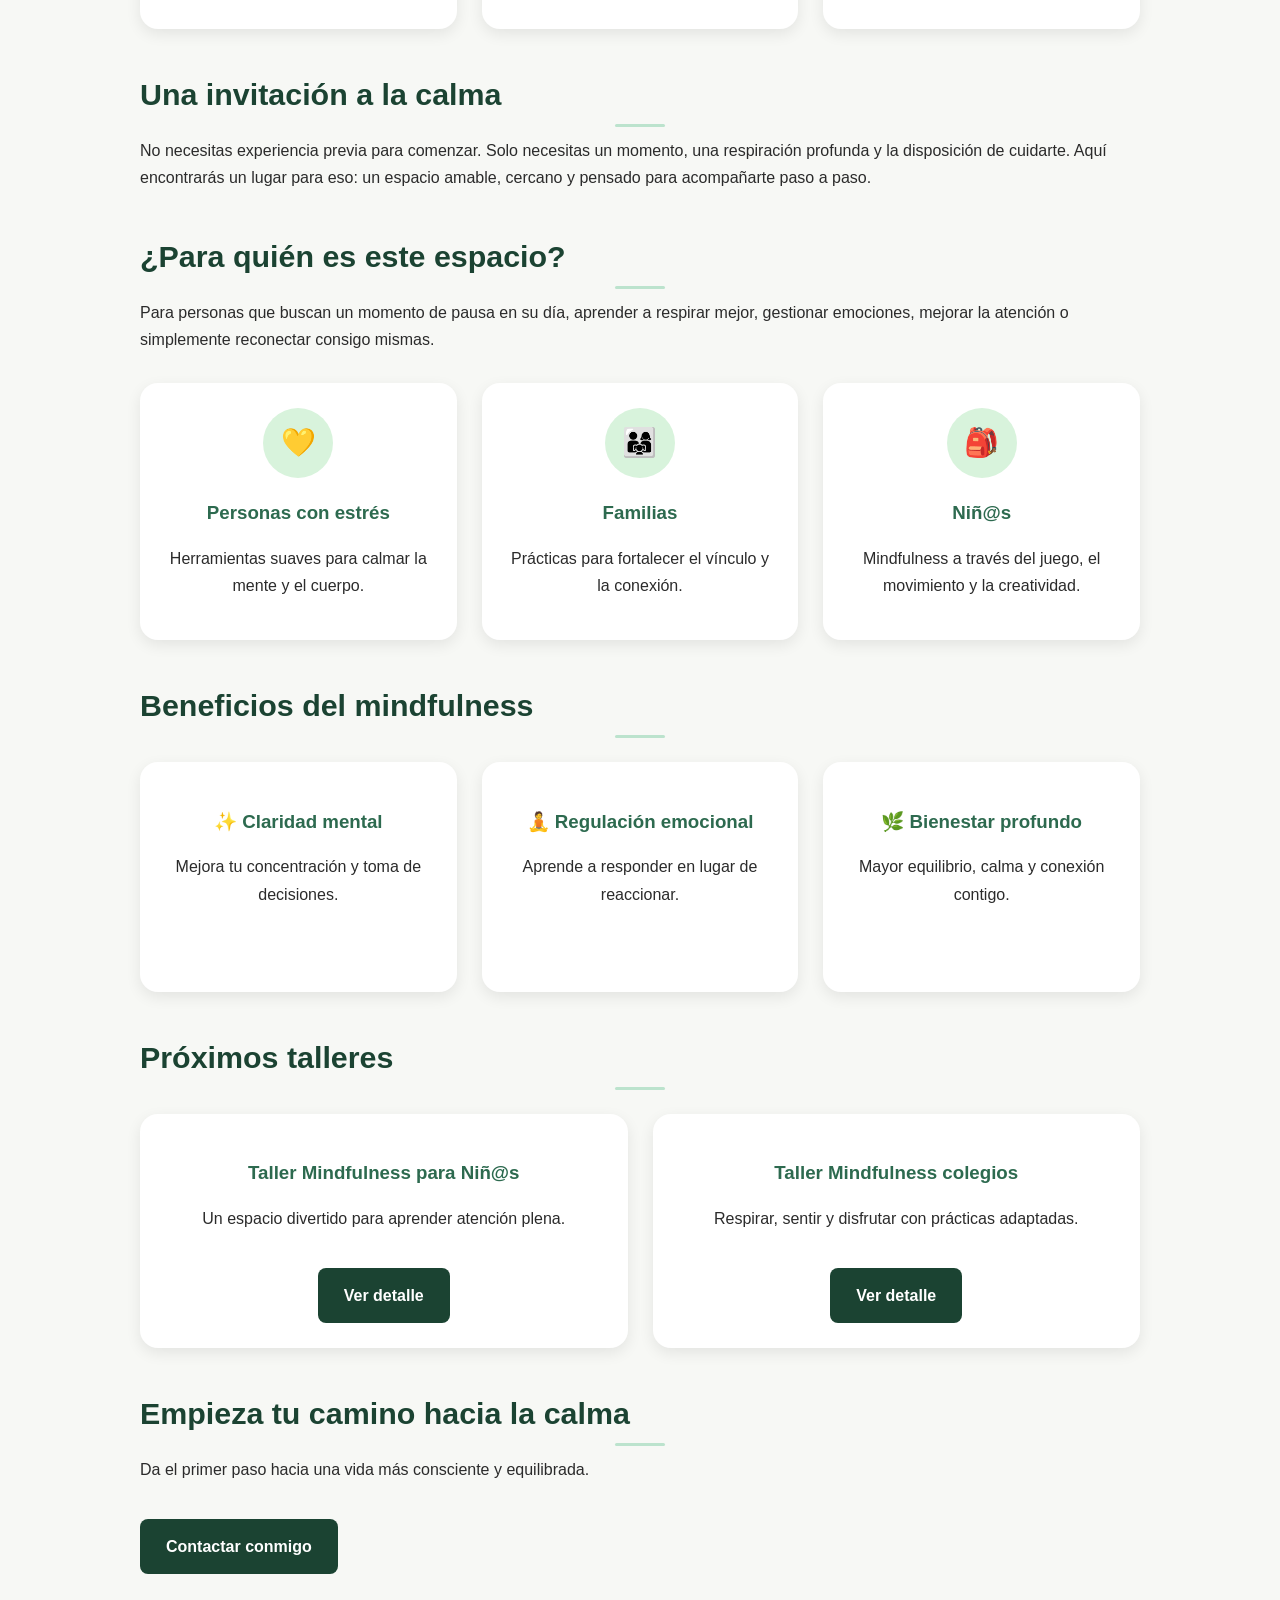
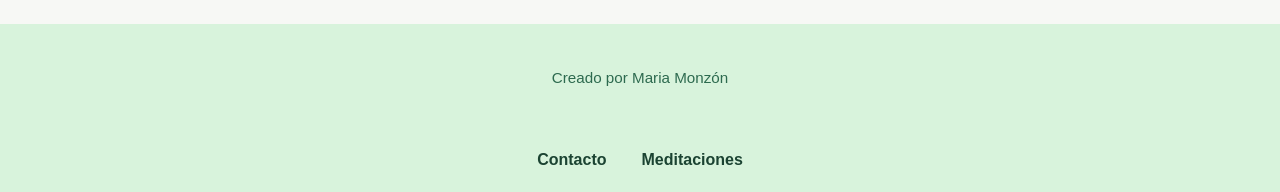
==== commit ecb8f998: "Update index.html" ====
--- a/index.html
+++ b/index.html
@@ -79,8 +79,8 @@
 
     <div class="card-grid">
         <div class="card">
-            <h3>🌼 Recursos Gratuitos</h3>
-            <p>Meditaciones, ejercicios y prácticas para usar en cualquier momento del día.</p>
+            <h3>🌼 Experiencias para hoteles y spas</h3>
+            <p> Propuestas para enriquecer y acompañar la estancia a los huéspedes desde distintos talleres para conectar con el cuerpo y sentirnos desde un lugar tranquilo y amable.</p>
         </div>
 
         <div class="card">
@@ -230,3 +230,4 @@
 
 
 
+
